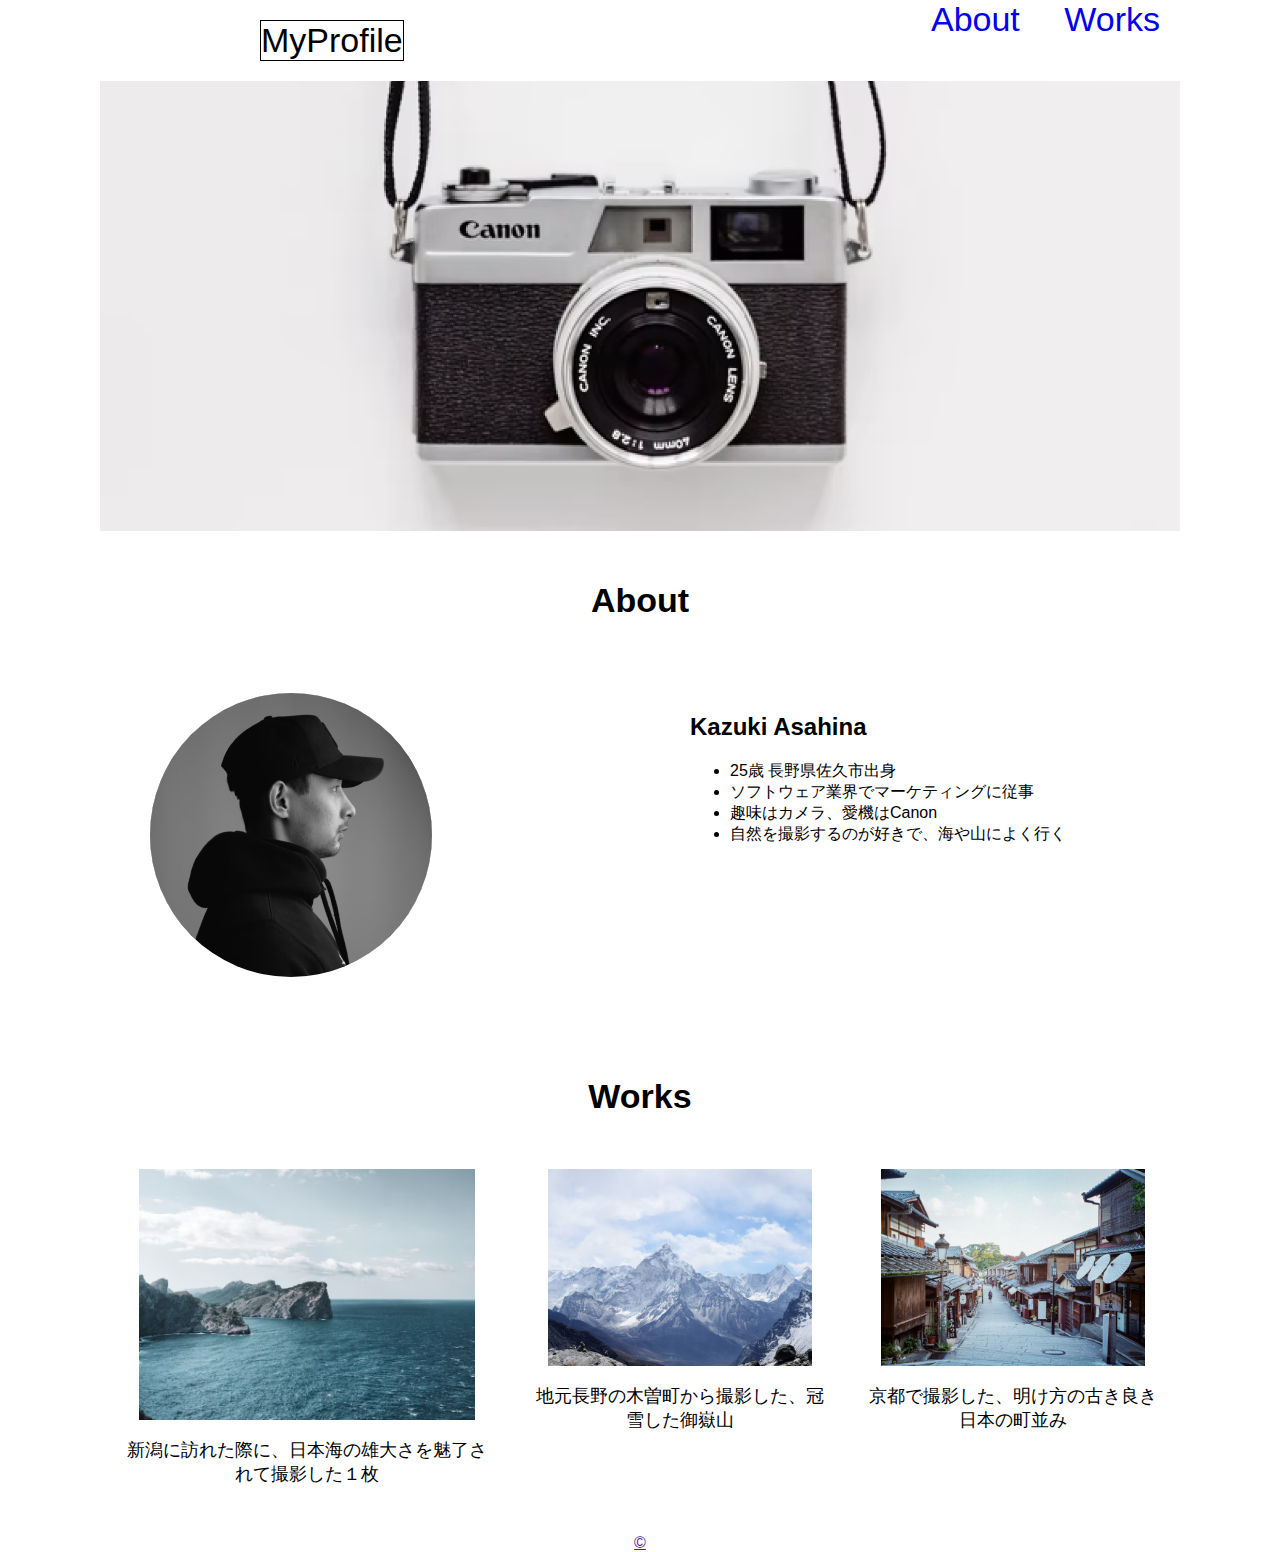
==== kadai_001/index.html @ 12984922 "Add files via upload" ====
<DOCTYPE html>
  <html>

  <head>
    <title>MyProfile</title>
    <meta charset="utf-8">
    <meta name="description" content="自己紹介">
    <meta name="viewport" content="width=device-width, initial-scale=1.0">
    <link rel="stylesheet" href="style.css">
  </head>

  <body>

    <header>

      <div id="header-title">MyProfile</div>
      <nav id="nav-title">
        <a href="index.html#about">About</a>
        <a href="index.html#works">Works</a>
      </nav>

    </header>

    <main>
      <article>
        <div id="main-photo">
          <img src="images/main.png" alt="時代物のカメラ">
        </div>

        <section id="about">


          <h1>About</h1>

          <div id="about-flex">
            <div>
              <img class="about-photo" src="images/about.png" alt="本人の横顔">
            </div>


            <div>
              <h2>Kazuki Asahina</h2>
              <ul>
                <li>25歳 長野県佐久市出身</li>
                <li>ソフトウェア業界でマーケティングに従事</li>
                <li>趣味はカメラ、愛機はCanon</li>
                <li>自然を撮影するのが好きで、海や山によく行く</li>
              </ul>
            </div>
          </div>
        </section>

        <section id="works">
          <h1>Works</h1>

          <div>
            <div class="item">
              <img src="images/works1.png" alt="日本海の岸辺">
              <p>新潟に訪れた際に、日本海の雄大さを魅了されて撮影した１枚</p>
            </div>

            <div class="item">
              <img src="images/works2.png" alt="木曽町から撮影した冠雪した御嶽山">
              <p>地元長野の木曽町から撮影した、冠雪した御嶽山</p>
            </div>

            <div class="item">
              <img src="images/works3.png" alt="京都の古い町並み">
              <p>京都で撮影した、明け方の古き良き日本の町並み</p>
            </div>
          </div>

        </section>

      </article>

    </main>

    <footer>
      <a href="">&copy;</a>
    </footer>

  </body>

  </html>
---- kadai_001/style.css ----
body {
  font-family: "Source Sans Pro", "Hiragino Kaku Gothic ProN", Meiryo, Arial, sans-serif;
}

p {
  font-size: 18px;
}



/* PC用スタイル */

@media screen and (min-width: 768px) {

  /* 横幅設定 */
  body {
    max-width: 1080px;
    min-width: 960px;
    margin: 0 auto 0 auto;
  }

  /* ヘッダー */
  header {
    display: flex;
    justify-content: space-between;
  }

  #header-title {
    text-align: left;
    font-size: 34px;
    margin: 20px 0 20px 160px;
    border: solid 1px #000000;
  }

  #nav-title>a {
    font-size: 34px;
    text-decoration: none;
    margin: 20px;
  }

  #main-photo>img {
    width: 100%;
  }







  #about {
    margin: 50px auto;
    width: 100%;
  }

  #about>h1 {
    font-size: 34px;
    text-align: center;
  }

  .about-photo {
    border-radius: 50%;
  }

  #about-flex {
    width: 100%;
    display: flex;
  }

  #about-flex>div {
    width: 50%;
    margin: 50px;
  }



  #works>div {
    display: flex;
    justify-content: center;
  }

  #works>h1 {
    font-size: 34px;
    text-align: center;
  }

  .item {

    padding: 10px 20px;
    margin: 20px 0;
    text-align: center;
  }

  .item>img {
    width: 90%;

  }

  footer {
    text-align: center;
  }


  @media screen and (max-width: 768px) {

  }

}
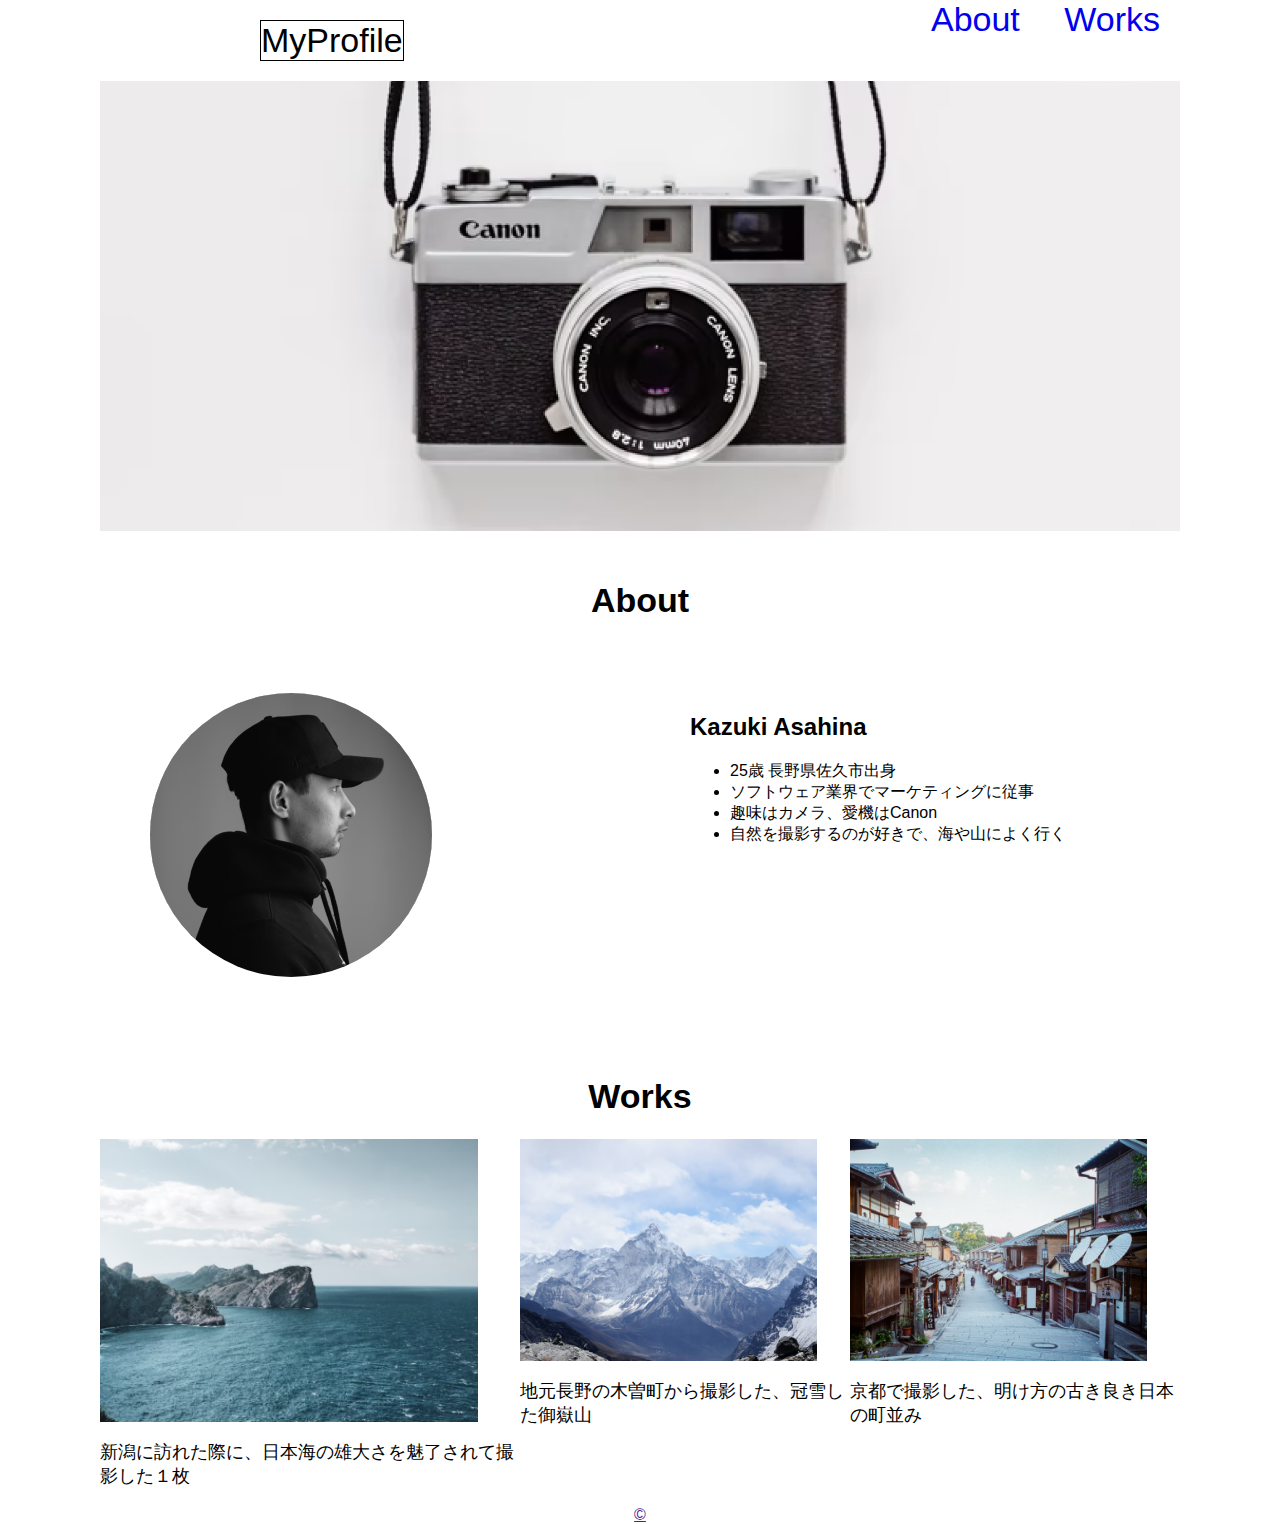
==== commit f3305bda: "Add files via upload" ====
--- a/kadai_001/index.html
+++ b/kadai_001/index.html
@@ -23,22 +23,23 @@
 
     <main>
       <article>
-        <div id="main-photo">
+
+        <section id="main-photo">
           <img src="images/main.png" alt="時代物のカメラ">
-        </div>
+        </section>
 
         <section id="about">
 
 
           <h1>About</h1>
 
-          <div id="about-flex">
+          <div id="about-left">
             <div>
               <img class="about-photo" src="images/about.png" alt="本人の横顔">
             </div>
 
 
-            <div>
+            <div id="about-right">
               <h2>Kazuki Asahina</h2>
               <ul>
                 <li>25歳 長野県佐久市出身</li>
--- a/kadai_001/style.css
+++ b/kadai_001/style.css
@@ -62,12 +62,12 @@
     border-radius: 50%;
   }
 
-  #about-flex {
+  #about-left {
     width: 100%;
     display: flex;
   }
 
-  #about-flex>div {
+  #about-left>div {
     width: 50%;
     margin: 50px;
   }
@@ -84,7 +84,7 @@
     text-align: center;
   }
 
-  .item {
+  #works>.item {
 
     padding: 10px 20px;
     margin: 20px 0;
@@ -99,10 +99,57 @@
   footer {
     text-align: center;
   }
+}
 
 
-  @media screen and (max-width: 768px) {
 
+@media screen and (max-width: 767px) {
+
+
+
+  body {
+    min-width: 375px;
+    margin: 0;
   }
 
+  header {
+    display: flex;
+    justify-content: space-between;
+  }
+
+  #header-title {
+    text-align: left;
+    font-size: 18px;
+    margin: 10px 10px;
+    border: solid 1px #000000;
+  }
+
+  #nav-title>a {
+    font-size: 18px;
+    text-decoration: none;
+    margin: 10px;
+  }
+
+  #about {
+    text-align: center;
+    font-size: 18px;
+  }
+
+  #main-photo>img {
+    width: 100%;
+  }
+
+  .about-photo {
+    border-radius: 50%;
+  }
+
+
+  #works>h1 {
+    font-size: 20px;
+    text-align: center;
+  }
+
+  #works>div {
+    text-align: center;
+  }
 }